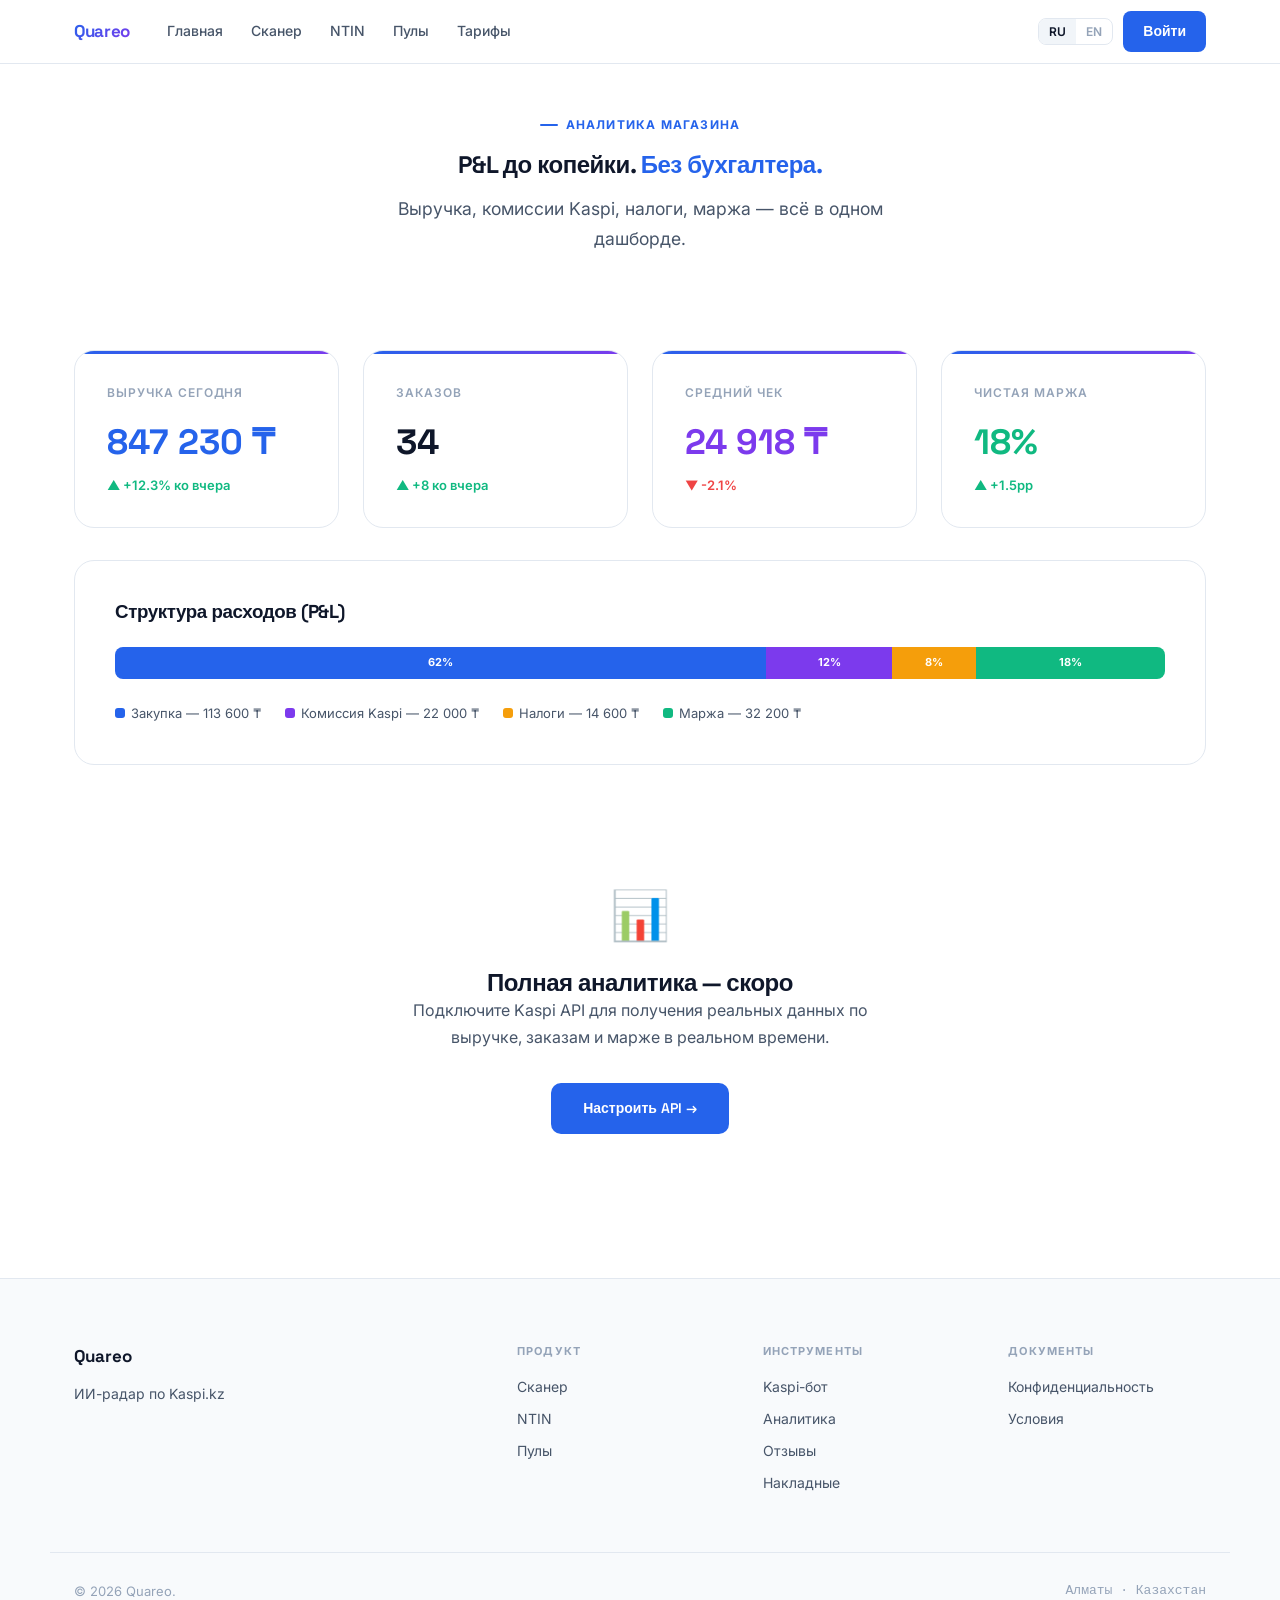
==== frontend/analytics.html @ 7732a5b7 "tg bot" ====
<!DOCTYPE html>
<html lang="ru">
<head>
<meta charset="UTF-8">
<meta name="viewport" content="width=device-width, initial-scale=1.0">
<title>Аналитика магазина — Quareo</title>
<link rel="stylesheet" href="assets/style.css">
<style>
.tool-hero{padding-top:108px;padding-bottom:3rem;text-align:center}
.tool-hero .section-tag{justify-content:center}
.analytics-grid{display:grid;grid-template-columns:repeat(auto-fit,minmax(240px,1fr));gap:1.5rem;margin:2rem 0}
.a-card{background:var(--bg);border:1px solid var(--border);border-radius:var(--radius-lg);padding:2rem;position:relative;overflow:hidden}
.a-card::before{content:'';position:absolute;top:0;left:0;right:0;height:3px;background:linear-gradient(90deg,var(--brand),var(--purple))}
.a-card-label{font-size:12px;text-transform:uppercase;letter-spacing:.08em;color:var(--text-3);font-weight:600}
.a-card-val{font-size:2.2rem;font-weight:700;font-family:var(--font-display);margin:.75rem 0 .25rem}
.a-card-change{font-size:13px;font-weight:600}
.a-card-change.up{color:var(--green)}
.a-card-change.down{color:var(--red)}
.pnl-bar{display:flex;height:32px;border-radius:8px;overflow:hidden;margin:1.5rem 0}
.pnl-seg{display:flex;align-items:center;justify-content:center;font-size:11px;font-weight:700;color:#fff}
.pnl-legend{display:flex;gap:1.5rem;flex-wrap:wrap;font-size:13px;color:var(--text-2)}
.pnl-dot{width:10px;height:10px;border-radius:3px;display:inline-block;margin-right:6px}
.feature-coming{text-align:center;padding:4rem 2rem}
</style>
</head>
<body>
<nav>
  <div class="nav-inner">
    <a href="index.html" class="nav-logo">Quareo</a>
    <div class="nav-links" id="navLinks">
      <a href="index.html">Главная</a><a href="scanner.html">Сканер</a><a href="ntin.html">NTIN</a><a href="pools.html">Пулы</a><a href="pricing.html">Тарифы</a>
    </div>
    <div class="nav-right">
      <div class="lang-switch"><button class="lang-btn active" data-lang="ru" onclick="rpSetLang('ru')">RU</button><button class="lang-btn" data-lang="en" onclick="rpSetLang('en')">EN</button></div>
      <a href="auth.html?view=register" class="btn-nav-cta">Начать</a>
      <button class="nav-burger" onclick="rpToggleMobileNav()" aria-label="Menu">☰</button>
    </div>
  </div>
</nav>
<main>
  <section class="tool-hero">
    <div class="container-narrow">
      <div class="section-tag">Аналитика магазина</div>
      <h1>P&L до копейки. <span style="color:var(--brand)">Без бухгалтера.</span></h1>
      <p style="color:var(--text-2);font-size:1.1rem;line-height:1.7;max-width:560px;margin:1rem auto">Выручка, комиссии Kaspi, налоги, маржа — всё в одном дашборде.</p>
    </div>
  </section>
  <section style="padding-top:0">
    <div class="container">
      <div class="analytics-grid" data-reveal>
        <div class="a-card">
          <div class="a-card-label">Выручка сегодня</div>
          <div class="a-card-val" style="color:var(--brand)">847 230 ₸</div>
          <div class="a-card-change up">▲ +12.3% ко вчера</div>
        </div>
        <div class="a-card">
          <div class="a-card-label">Заказов</div>
          <div class="a-card-val">34</div>
          <div class="a-card-change up">▲ +8 ко вчера</div>
        </div>
        <div class="a-card">
          <div class="a-card-label">Средний чек</div>
          <div class="a-card-val" style="color:var(--purple)">24 918 ₸</div>
          <div class="a-card-change down">▼ -2.1%</div>
        </div>
        <div class="a-card">
          <div class="a-card-label">Чистая маржа</div>
          <div class="a-card-val" style="color:var(--green)">18%</div>
          <div class="a-card-change up">▲ +1.5pp</div>
        </div>
      </div>

      <div class="card" style="padding:2.5rem;margin-top:2rem" data-reveal>
        <h3 style="margin-bottom:1.5rem">Структура расходов (P&L)</h3>
        <div class="pnl-bar">
          <div class="pnl-seg" style="width:62%;background:var(--brand)">62%</div>
          <div class="pnl-seg" style="width:12%;background:var(--purple)">12%</div>
          <div class="pnl-seg" style="width:8%;background:var(--amber)">8%</div>
          <div class="pnl-seg" style="width:18%;background:var(--green)">18%</div>
        </div>
        <div class="pnl-legend">
          <span><span class="pnl-dot" style="background:var(--brand)"></span>Закупка — 113 600 ₸</span>
          <span><span class="pnl-dot" style="background:var(--purple)"></span>Комиссия Kaspi — 22 000 ₸</span>
          <span><span class="pnl-dot" style="background:var(--amber)"></span>Налоги — 14 600 ₸</span>
          <span><span class="pnl-dot" style="background:var(--green)"></span>Маржа — 32 200 ₸</span>
        </div>
      </div>

      <div class="feature-coming" data-reveal style="margin-top:3rem">
        <div style="font-size:48px;margin-bottom:1rem">📊</div>
        <h2>Полная аналитика — скоро</h2>
        <p style="color:var(--text-2);max-width:480px;margin:0 auto 2rem;line-height:1.7">Подключите Kaspi API для получения реальных данных по выручке, заказам и марже в реальном времени.</p>
        <a href="ntin.html" class="btn-primary" style="padding:14px 32px">Настроить API →</a>
      </div>
    </div>
  </section>
</main>
<footer>
  <div class="footer-grid">
    <div><div class="footer-brand">Quareo</div><p class="footer-desc">ИИ-радар по Kaspi.kz</p></div>
    <div class="footer-col"><div class="footer-col-title">Продукт</div><a href="scanner.html">Сканер</a><a href="ntin.html">NTIN</a><a href="pools.html">Пулы</a></div>
    <div class="footer-col"><div class="footer-col-title">Инструменты</div><a href="kaspi-bot.html">Kaspi-бот</a><a href="analytics.html">Аналитика</a><a href="reviews.html">Отзывы</a><a href="waybills.html">Накладные</a></div>
    <div class="footer-col"><div class="footer-col-title">Документы</div><a href="#">Конфиденциальность</a><a href="#">Условия</a></div>
  </div>
  <div class="footer-bottom"><span>© 2026 Quareo.</span><span class="mono">Алматы · Казахстан</span></div>
</footer>
<script src="assets/common.js"></script>
</body>
</html>
---- frontend/assets/style.css ----
/* ============================================================
   RetailPool AI — Modern Light Design System 2025
   ============================================================ */
@import url('https://fonts.googleapis.com/css2?family=Inter:wght@400;500;600;700&family=Space+Grotesk:wght@500;600;700&display=swap');

*, *::before, *::after { box-sizing: border-box; margin: 0; padding: 0; }

:root {
  --brand:       #2563EB;
  --brand-dark:  #1D4ED8;
  --brand-light: #EFF6FF;
  --brand-mid:   #DBEAFE;
  --text:        #0F172A;
  --text-2:      #475569;
  --text-3:      #94A3B8;
  --bg:          #FFFFFF;
  --bg-2:        #F8FAFC;
  --bg-3:        #F1F5F9;
  --border:      #E2E8F0;
  --border-2:    #CBD5E1;
  --green:       #10B981;
  --green-bg:    #ECFDF5;
  --green-text:  #065F46;
  --amber:       #F59E0B;
  --amber-bg:    #FFFBEB;
  --red:         #EF4444;
  --red-bg:      #FEF2F2;
  --purple:      #7C3AED;
  --purple-light:#EDE9FE;
  --radius-sm:   8px;
  --radius:      12px;
  --radius-lg:   20px;
  --radius-xl:   28px;
  --shadow-sm:   0 1px 2px rgba(0,0,0,0.05);
  --shadow:      0 1px 3px rgba(0,0,0,0.06), 0 4px 16px rgba(0,0,0,0.06);
  --shadow-lg:   0 4px 24px rgba(0,0,0,0.10), 0 1px 4px rgba(0,0,0,0.06);
  --font-body:   'Inter', -apple-system, sans-serif;
  --font-display:'Space Grotesk', sans-serif;
}

html { scroll-behavior: smooth; }

/* ── Page fade-in transition ──────────────────────────────────── */
body {
  font-family: var(--font-body);
  font-size: 16px;
  color: var(--text);
  background: var(--bg);
  -webkit-font-smoothing: antialiased;
  line-height: 1.6;
  overflow-x: hidden;
  animation: pageFadeIn 0.5s ease-out;
}
@keyframes pageFadeIn {
  from { opacity: 0; transform: translateY(6px); }
  to   { opacity: 1; transform: translateY(0); }
}

h1,h2,h3,h4 {
  font-family: var(--font-display);
  line-height: 1.15;
  letter-spacing: -0.02em;
}
a { text-decoration: none; color: inherit; }
img { display: block; max-width: 100%; }
button { font-family: var(--font-body); }
.mono { font-family: 'JetBrains Mono', 'SF Mono', monospace; }

/* ── NAV — Glassmorphism ─────────────────────────────────────── */
nav {
  position: fixed; top: 0; left: 0; right: 0; z-index: 100;
  height: 64px;
  background: rgba(255,255,255,0.72);
  backdrop-filter: blur(20px) saturate(200%);
  -webkit-backdrop-filter: blur(20px) saturate(200%);
  border-bottom: 1px solid var(--border);
  transition: background 0.3s, box-shadow 0.3s;
}
nav.scrolled {
  background: rgba(255,255,255,0.92);
  box-shadow: 0 1px 12px rgba(0,0,0,0.06);
}
.nav-inner {
  max-width: 1180px; margin: 0 auto; padding: 0 1.5rem;
  height: 100%; display: flex; align-items: center; gap: 1.5rem;
}
.nav-logo {
  display: flex; align-items: center;
  font-weight: 800; font-size: 17px;
  font-family: var(--font-display); flex-shrink: 0;
  background: linear-gradient(135deg, var(--brand) 0%, var(--purple) 100%);
  -webkit-background-clip: text; -webkit-text-fill-color: transparent; background-clip: text;
  letter-spacing: -0.02em;
  text-decoration: none;
}
.nav-links { display: flex; align-items: center; gap: 2px; flex: 1; }
.nav-links a {
  padding: 6px 13px; border-radius: var(--radius-sm);
  font-size: 14px; font-weight: 500; color: var(--text-2);
  transition: background 0.15s, color 0.15s;
  white-space: nowrap;
}
.nav-links a:hover { background: var(--bg-3); color: var(--text); }
.nav-links a.active { background: var(--brand-light); color: var(--brand); font-weight: 600; }
.nav-right { display: flex; align-items: center; gap: 10px; flex-shrink: 0; }
.lang-switch {
  display: flex; border: 1px solid var(--border);
  border-radius: var(--radius-sm); overflow: hidden;
}
.lang-btn {
  background: none; border: none; cursor: pointer;
  font-size: 12px; font-weight: 600; color: var(--text-3);
  padding: 5px 10px; transition: all 0.15s;
}
.lang-btn.active { background: var(--bg-3); color: var(--text); }
.nav-burger {
  display: none; background: none; border: none;
  cursor: pointer; padding: 8px; color: var(--text); font-size: 20px;
  line-height: 1;
}
@media (max-width: 760px) {
  .nav-links {
    display: none;
    position: absolute; top: 64px; left: 0; right: 0;
    background: rgba(255,255,255,0.98);
    backdrop-filter: blur(16px);
    flex-direction: column; align-items: flex-start;
    border-bottom: 1px solid var(--border);
    padding: 0.5rem 1.25rem 1rem; gap: 0;
  }
  .nav-links.mobile-open { display: flex; }
  .nav-links a { padding: 0.75rem 0; width: 100%; border-bottom: 1px solid var(--border); border-radius: 0; }
  .nav-links a:last-child { border-bottom: none; }
  .nav-burger { display: block; }
}

/* ── BUTTONS ─────────────────────────────────────────────────── */
.btn-primary {
  display: inline-flex; align-items: center; gap: 6px;
  background: var(--brand); color: #fff;
  padding: 11px 22px; border-radius: 10px;
  font-size: 14px; font-weight: 600; border: none; cursor: pointer;
  transition: background 0.15s, transform 0.1s, box-shadow 0.15s;
  white-space: nowrap;
  font-family: var(--font-display);
}
.btn-primary:hover { background: var(--brand-dark); box-shadow: 0 4px 14px rgba(37,99,235,0.3); transform: translateY(-1px); }
.btn-primary:active { transform: translateY(0); }
.btn-primary:disabled { opacity: 0.5; cursor: not-allowed; transform: none !important; box-shadow: none !important; }

.btn-secondary {
  display: inline-flex; align-items: center; gap: 6px;
  background: var(--bg); color: var(--text);
  padding: 11px 22px; border-radius: 10px;
  font-size: 14px; font-weight: 600;
  border: 1px solid var(--border); cursor: pointer;
  transition: all 0.15s; white-space: nowrap;
  font-family: var(--font-display);
}
.btn-secondary:hover { background: var(--bg-3); border-color: var(--border-2); }

/* Compat with old .btn class */
.btn { font-family: var(--font-display); }

.btn-block { display: flex; width: 100%; justify-content: center; }
.btn-nav-cta {
  background: var(--brand); color: #fff; border: none;
  border-radius: var(--radius-sm); padding: 9px 20px;
  font-size: 14px; font-weight: 600; cursor: pointer;
  transition: all 0.15s;
  text-decoration: none; display: inline-block;
  font-family: var(--font-display);
}
.btn-nav-cta:hover { background: var(--brand-dark); box-shadow: 0 4px 14px rgba(37,99,235,0.25); transform: translateY(-1px); }

/* ── LAYOUT ──────────────────────────────────────────────────── */
section { padding: 5rem 2rem; }
.container { max-width: 1180px; margin: 0 auto; padding: 0 1.5rem; }
.container-narrow { max-width: 720px; margin: 0 auto; padding: 0 1.5rem; }

/* ── SECTION LABELS ──────────────────────────────────────────── */
.section-tag {
  display: inline-flex; align-items: center; gap: 8px;
  font-size: 12px; font-weight: 700; color: var(--brand);
  text-transform: uppercase; letter-spacing: 0.1em;
  margin-bottom: 1rem;
}
.section-tag::before {
  content: ''; width: 18px; height: 2px;
  background: var(--brand); border-radius: 1px; flex-shrink: 0;
}
/* Alias for old eyebrow class */
.section-eyebrow {
  display: inline-flex; align-items: center; gap: 8px;
  font-size: 12px; font-weight: 700; color: var(--brand);
  text-transform: uppercase; letter-spacing: 0.1em;
  margin-bottom: 1rem;
}
.section-eyebrow::before {
  content: ''; width: 18px; height: 2px;
  background: var(--brand); border-radius: 1px; flex-shrink: 0;
}
.section-title {
  font-size: clamp(1.75rem, 3.2vw, 2.6rem);
  font-weight: 700; margin-bottom: 0.9rem;
  max-width: 640px;
}
.section-sub {
  font-size: 1.05rem; color: var(--text-2);
  max-width: 560px; line-height: 1.7;
}

/* ── PAGE HERO ───────────────────────────────────────────────── */
.page-hero {
  padding-top: 108px; padding-bottom: 4rem;
}
.page-hero-center { text-align: center; }
.page-hero-center .section-tag { justify-content: center; }
.page-hero-center .section-title { margin-left: auto; margin-right: auto; }
.page-hero h1 {
  font-size: clamp(2rem, 4.4vw, 3.2rem);
  margin-bottom: 1rem;
}
.page-hero p {
  color: var(--text-2); font-size: 1.1rem; line-height: 1.7;
  max-width: 560px;
}

/* ── CARDS with glow-hover ───────────────────────────────────── */
.card {
  background: var(--bg); border: 1px solid var(--border);
  border-radius: var(--radius-lg); padding: 1.75rem;
  transition: box-shadow 0.3s ease, transform 0.2s ease, border-color 0.3s ease;
  position: relative;
}
.card:hover {
  box-shadow: 0 8px 30px rgba(37,99,235,0.08), 0 2px 8px rgba(0,0,0,0.04);
  transform: translateY(-3px);
  border-color: var(--brand-mid);
}

/* ── PILLS / BADGES ──────────────────────────────────────────── */
.pill {
  display: inline-flex; align-items: center; gap: 6px;
  font-size: 12px; font-weight: 600; padding: 4px 11px;
  border-radius: 100px;
}
.pill-green { background: var(--green-bg); color: var(--green-text); }
.pill-amber { background: var(--amber-bg); color: #92400E; }
.pill-blue  { background: var(--brand-light); color: var(--brand); }
.pill-red   { background: var(--red-bg); color: #991B1B; }
.pill-dot { width: 6px; height: 6px; border-radius: 50%; background: currentColor; }

.badge-new {
  font-size: 10px; font-weight: 700; text-transform: uppercase;
  background: var(--brand-light); color: var(--brand);
  border: 1px solid var(--brand-mid);
  border-radius: 4px; padding: 2px 7px; margin-left: 8px; vertical-align: middle;
}

/* ── INPUTS ──────────────────────────────────────────────────── */
.form-group { margin-bottom: 1.1rem; }
.form-label {
  font-size: 13px; font-weight: 500; color: var(--text);
  margin-bottom: 6px; display: block;
}
.form-input {
  width: 100%;
  background: var(--bg); border: 1px solid var(--border-2);
  border-radius: var(--radius-sm); padding: 11px 15px;
  color: var(--text); font-size: 14px; outline: none;
  font-family: var(--font-body);
  transition: border-color 0.15s, box-shadow 0.15s;
}
.form-input:focus {
  border-color: var(--brand);
  box-shadow: 0 0 0 3px rgba(37,99,235,0.12);
}
.form-input::placeholder { color: var(--text-3); }

/* ── RANGE SLIDER ────────────────────────────────────────────── */
input[type="range"] {
  width: 100%; -webkit-appearance: none; appearance: none;
  height: 4px; background: var(--bg-3); border-radius: 100px;
  outline: none; border: 1px solid var(--border);
}
input[type="range"]::-webkit-slider-thumb {
  -webkit-appearance: none; width: 18px; height: 18px;
  border-radius: 50%; background: var(--brand); cursor: pointer;
  border: 2px solid #fff; box-shadow: 0 0 0 3px rgba(37,99,235,0.2), var(--shadow-sm);
}
input[type="range"]::-moz-range-thumb {
  width: 18px; height: 18px; border-radius: 50%;
  background: var(--brand); cursor: pointer;
  border: 2px solid #fff; box-shadow: 0 0 0 3px rgba(37,99,235,0.2);
}

/* ── PROGRESS BAR ────────────────────────────────────────────── */
.progress-track {
  height: 7px; background: var(--bg-3); border-radius: 100px;
  overflow: hidden; border: 1px solid var(--border);
}
.progress-fill {
  height: 100%; border-radius: 100px;
  background: linear-gradient(90deg, var(--brand) 0%, var(--purple) 100%);
  transition: width 0.6s cubic-bezier(.2,.8,.2,1);
}

/* ── DIVIDER ─────────────────────────────────────────────────── */
.divider { height: 1px; background: var(--border); }

/* ── Utility colors ──────────────────────────────────────────── */
.text-signal { color: var(--green); }
.text-alert  { color: var(--red); }
.text-amber  { color: var(--amber); }
.text-violet { color: var(--purple); }
.text-dim    { color: var(--text-2); }
.text-faint  { color: var(--text-3); }

/* ── ANIMATED COUNTER ────────────────────────────────────────── */
.counter-value {
  display: inline-block;
  transition: transform 0.3s ease;
}
.counter-value.counting {
  animation: counterPulse 0.4s ease;
}
@keyframes counterPulse {
  0%   { transform: scale(1); }
  50%  { transform: scale(1.08); }
  100% { transform: scale(1); }
}

/* ── PARTICLE CANVAS ─────────────────────────────────────────── */
.hero-particles {
  position: absolute;
  top: 0; left: 0; width: 100%; height: 100%;
  pointer-events: none;
  z-index: 0;
  opacity: 0.6;
}

/* ── FOOTER ──────────────────────────────────────────────────── */
footer {
  background: var(--bg-2); border-top: 1px solid var(--border);
  padding: 4rem 0 2rem;
}
.footer-grid {
  max-width: 1180px; margin: 0 auto; padding: 0 1.5rem;
  display: grid; grid-template-columns: 2fr 1fr 1fr 1fr;
  gap: 3rem; margin-bottom: 3rem;
}
.footer-brand {
  font-family: var(--font-display); font-size: 17px; font-weight: 700;
  margin-bottom: 0.75rem; display: flex; align-items: center; gap: 10px;
}
.footer-desc {
  font-size: 14px; color: var(--text-2); line-height: 1.7; max-width: 280px;
}
.footer-col h4, .footer-col-title {
  font-size: 11px; font-weight: 700; text-transform: uppercase;
  letter-spacing: 0.1em; color: var(--text-3); margin-bottom: 1rem;
  font-family: var(--font-body);
}
.footer-col a {
  display: block; font-size: 14px; color: var(--text-2);
  margin-bottom: 0.6rem; transition: color 0.15s;
}
.footer-col a:hover { color: var(--brand); }
.footer-bottom {
  max-width: 1180px; margin: 0 auto; padding: 1.75rem 1.5rem 0;
  border-top: 1px solid var(--border);
  display: flex; justify-content: space-between;
  font-size: 13px; color: var(--text-3); flex-wrap: wrap; gap: 0.5rem;
}

/* ── REVEAL ANIMATION ────────────────────────────────────────── */
[data-reveal] {
  opacity: 0; transform: translateY(20px);
  transition: opacity 0.6s cubic-bezier(.2,.8,.2,1), transform 0.6s cubic-bezier(.2,.8,.2,1);
}
[data-reveal].in-view { opacity: 1; transform: translateY(0); }
@media (prefers-reduced-motion: reduce) {
  [data-reveal] { opacity: 1 !important; transform: none !important; transition: none !important; }
  *, *::before, *::after { animation-duration: 0.01ms !important; }
}

/* ── AUTH PAGES ───────────────────────────────────────────────── */
.form-error {
  display: none;
  margin-top: 0.75rem;
  padding: 10px 14px;
  background: var(--red-bg);
  border: 1px solid rgba(239,68,68,0.3);
  border-radius: var(--radius-sm);
  font-size: 13px; color: var(--red);
}
.form-error.visible { display: block; }
.form-success {
  display: none;
  margin-top: 0.75rem;
  padding: 10px 14px;
  background: var(--green-bg);
  border: 1px solid rgba(16,185,129,0.3);
  border-radius: var(--radius-sm);
  font-size: 13px; color: var(--green);
}
.form-success.visible { display: block; }
.btn-loading {
  position: relative; pointer-events: none; opacity: 0.7;
}
.btn-loading::after {
  content: '';
  position: absolute; right: 14px; top: 50%;
  width: 16px; height: 16px; margin-top: -8px;
  border: 2px solid rgba(255,255,255,0.3);
  border-top-color: #fff;
  border-radius: 50%;
  animation: spin 0.6s linear infinite;
}
@keyframes spin { to { transform: rotate(360deg); } }

/* ── RESPONSIVE ──────────────────────────────────────────────── */
@media (max-width: 900px) {
  .footer-grid { grid-template-columns: 1fr 1fr; gap: 2rem; }
}
@media (max-width: 600px) {
  .footer-grid { grid-template-columns: 1fr; }
  .footer-bottom { flex-direction: column; }
  section { padding: 3.5rem 1.25rem; }
  nav { padding: 0 1.25rem; }
}
.nav-dropdown { position: relative; display: inline-block; }
.nav-dropdown-content {
    display: none;
    position: absolute;
    background-color: var(--bg);
    min-width: 160px;
    box-shadow: var(--shadow-lg);
    border: 1px solid var(--border);
    border-radius: var(--radius-sm);
    z-index: 100;
    top: 100%;
    left: 0;
    padding: 0.5rem 0;
}
.nav-dropdown:hover .nav-dropdown-content { display: block; }
.nav-dropdown-content a {
    color: var(--text-2);
    padding: 10px 16px;
    text-decoration: none;
    display: block;
    font-size: 14px;
    font-weight: 500;
    transition: background-color 0.2s, color 0.2s;
}
.nav-dropdown-content a:hover {
    background-color: var(--bg-2);
    color: var(--brand);
}

/* ── Form feedback ─────────────────────────────────────────── */
.form-error {
  display: none; padding: 10px 14px; margin-top: 12px;
  background: var(--red-bg); border: 1px solid #FCA5A5; border-radius: var(--radius-sm);
  color: #991B1B; font-size: 13px; font-weight: 500;
}
.form-success {
  display: none; padding: 10px 14px; margin-top: 12px;
  background: var(--green-bg); border: 1px solid #6EE7B7; border-radius: var(--radius-sm);
  color: var(--green-text); font-size: 13px; font-weight: 500;
}
.form-error.visible, .form-success.visible { display: block; animation: result-fade .3s ease; }

/* ── Button variants ───────────────────────────────────────── */
.btn-secondary {
  display: inline-flex; align-items: center; justify-content: center; gap: 8px;
  padding: 10px 20px; background: var(--bg); color: var(--text);
  border: 1px solid var(--border); border-radius: var(--radius-sm);
  font-size: 14px; font-weight: 600; cursor: pointer; font-family: var(--font-body);
  transition: all .15s;
}
.btn-secondary:hover { background: var(--bg-2); border-color: var(--border-2); }
.btn-block { width: 100%; justify-content: center; }
.btn-loading { opacity: .6; pointer-events: none; position: relative; }
.btn-loading::after {
  content: ''; position: absolute; width: 16px; height: 16px;
  border: 2px solid transparent; border-top-color: currentColor;
  border-radius: 50%; animation: spin .6s linear infinite;
  right: 14px; top: 50%; margin-top: -8px;
}
@keyframes spin { to { transform: rotate(360deg); } }

/* ── Text utility colors ───────────────────────────────────── */
.text-violet { color: var(--purple) !important; }
.text-amber { color: var(--amber) !important; }
.text-signal { color: var(--green) !important; }
.text-alert { color: var(--red) !important; }
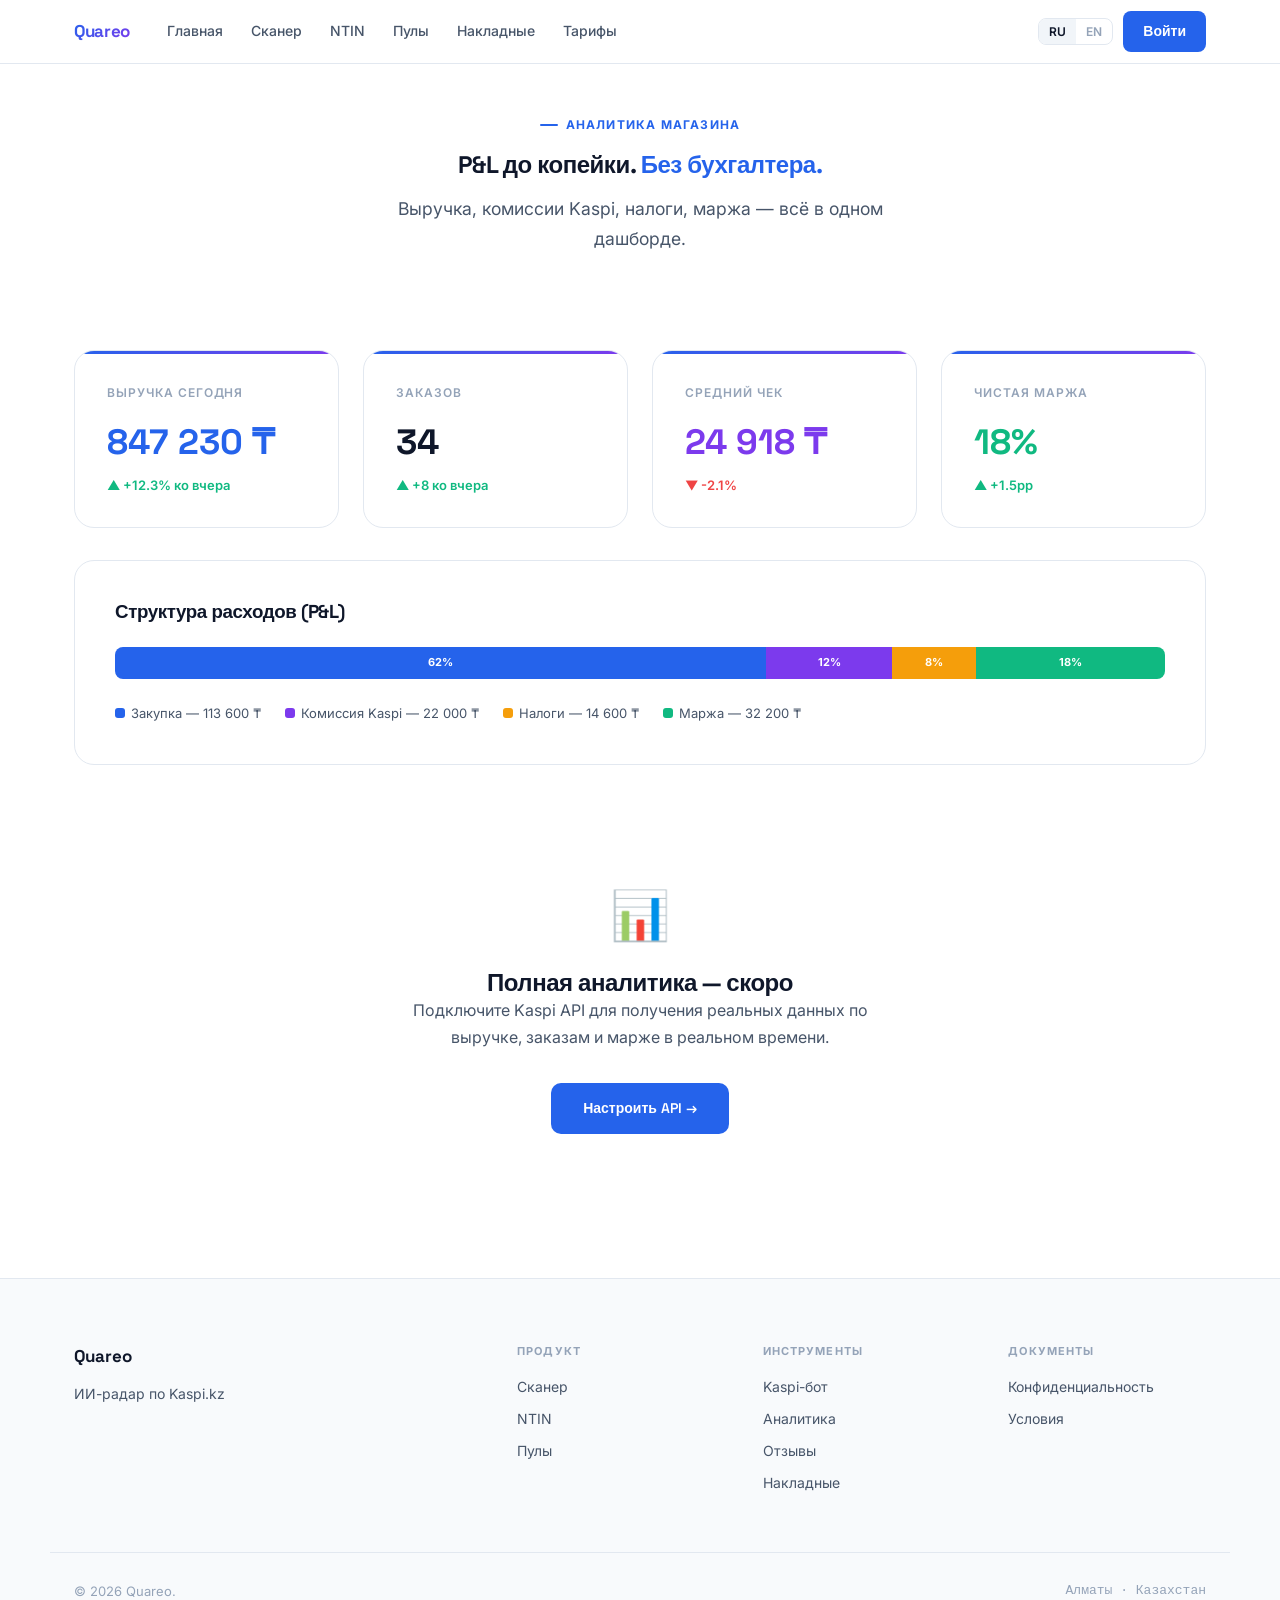
==== commit db450d15: "Nakladnie" ====
--- a/frontend/analytics.html
+++ b/frontend/analytics.html
@@ -28,7 +28,7 @@
   <div class="nav-inner">
     <a href="index.html" class="nav-logo">Quareo</a>
     <div class="nav-links" id="navLinks">
-      <a href="index.html">Главная</a><a href="scanner.html">Сканер</a><a href="ntin.html">NTIN</a><a href="pools.html">Пулы</a><a href="pricing.html">Тарифы</a>
+      <a href="index.html">Главная</a><a href="scanner.html">Сканер</a><a href="ntin.html">NTIN</a><a href="pools.html">Пулы</a><a href="waybills.html">Накладные</a><a href="pricing.html">Тарифы</a>
     </div>
     <div class="nav-right">
       <div class="lang-switch"><button class="lang-btn active" data-lang="ru" onclick="rpSetLang('ru')">RU</button><button class="lang-btn" data-lang="en" onclick="rpSetLang('en')">EN</button></div>
